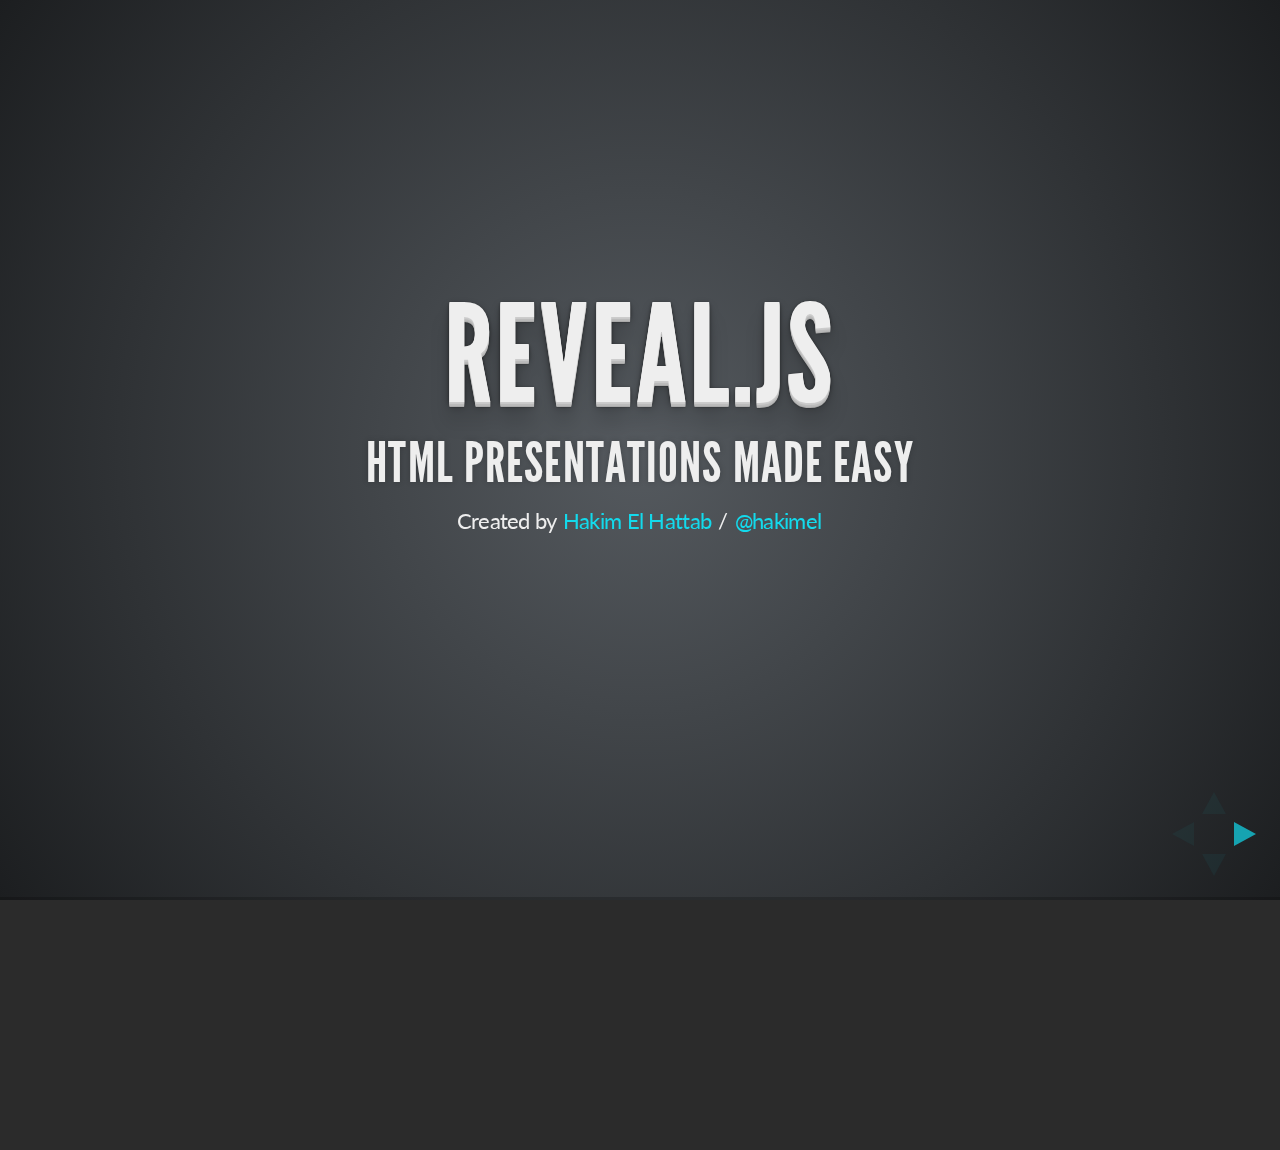
==== index.html @ 69b5f1aa "add presentation" ====
<!doctype html>
<html lang="en">

	<head>
		<meta charset="utf-8">

		<title>reveal.js - The HTML Presentation Framework</title>

		<meta name="description" content="A framework for easily creating beautiful presentations using HTML">
		<meta name="author" content="Hakim El Hattab">

		<meta name="apple-mobile-web-app-capable" content="yes" />
		<meta name="apple-mobile-web-app-status-bar-style" content="black-translucent" />

		<meta name="viewport" content="width=device-width, initial-scale=1.0, maximum-scale=1.0, user-scalable=no">

		<link rel="stylesheet" href="css/reveal.min.css">
		<link rel="stylesheet" href="css/theme/default.css" id="theme">

		<!-- For syntax highlighting -->
		<link rel="stylesheet" href="lib/css/zenburn.css">

		<!-- If the query includes 'print-pdf', use the PDF print sheet -->
		<script>
			document.write( '<link rel="stylesheet" href="css/print/' + ( window.location.search.match( /print-pdf/gi ) ? 'pdf' : 'paper' ) + '.css" type="text/css" media="print">' );
		</script>

		<!--[if lt IE 9]>
		<script src="lib/js/html5shiv.js"></script>
		<![endif]-->
	</head>

	<body>

		<div class="reveal">

			<!-- Any section element inside of this container is displayed as a slide -->
			<div class="slides">
				<section>
					<h1>Reveal.js</h1>
					<h3>HTML Presentations Made Easy</h3>
					<p>
						<small>Created by <a href="http://hakim.se">Hakim El Hattab</a> / <a href="http://twitter.com/hakimel">@hakimel</a></small>
					</p>
				</section>

				<section>
				<h1>Proust</h1>
				        <div id="tei-single" style="height:200px"></div>
				</section>

				<section>
					<h2>Heads Up</h2>
					<p>
						reveal.js is a framework for easily creating beautiful presentations using HTML. You'll need a browser with
						support for CSS 3D transforms to see it in its full glory.
					</p>

					<aside class="notes">
						Oh hey, these are some notes. They'll be hidden in your presentation, but you can see them if you open the speaker notes window (hit 's' on your keyboard).
					</aside>
				</section>

				<!-- Example of nested vertical slides -->
				<section>
					<section>
						<h2>Vertical Slides</h2>
						<p>
							Slides can be nested inside of other slides,
							try pressing <a href="#" class="navigate-down">down</a>.
						</p>
						<a href="#" class="image navigate-down">
							<img width="178" height="238" src="https://s3.amazonaws.com/hakim-static/reveal-js/arrow.png" alt="Down arrow">
						</a>
					</section>
					<section>
						<h2>Basement Level 1</h2>
						<p>Press down or up to navigate.</p>
					</section>
					<section>
						<h2>Basement Level 2</h2>
						<p>Cornify</p>
						<a class="test" href="http://cornify.com">
							<img width="280" height="326" src="https://s3.amazonaws.com/hakim-static/reveal-js/cornify.gif" alt="Unicorn">
						</a>
					</section>
					<section>
						<h2>Basement Level 3</h2>
						<p>That's it, time to go back up.</p>
						<a href="#/2" class="image">
							<img width="178" height="238" src="https://s3.amazonaws.com/hakim-static/reveal-js/arrow.png" alt="Up arrow" style="-webkit-transform: rotate(180deg);">
						</a>
					</section>
				</section>

				<section>
					<h2>Slides</h2>
					<p>
						Not a coder? No problem. There's a fully-featured visual editor for authoring these, try it out at <a href="http://slid.es" target="_blank">http://slid.es</a>.
					</p>
				</section>

				<section>
					<h2>Point of View</h2>
					<p>
						Press <strong>ESC</strong> to enter the slide overview.
					</p>
					<p>
						Hold down alt and click on any element to zoom in on it using <a href="http://lab.hakim.se/zoom-js">zoom.js</a>. Alt + click anywhere to zoom back out.
					</p>
				</section>

				<section>
					<h2>Works in Mobile Safari</h2>
					<p>
						Try it out! You can swipe through the slides and pinch your way to the overview.
					</p>
				</section>

				<section>
					<h2>Marvelous Unordered List</h2>
					<ul>
						<li>No order here</li>
						<li>Or here</li>
						<li>Or here</li>
						<li>Or here</li>
					</ul>
				</section>

				<section>
					<h2>Fantastic Ordered List</h2>
					<ol>
						<li>One is smaller than...</li>
						<li>Two is smaller than...</li>
						<li>Three!</li>
					</ol>
				</section>

				<section data-markdown>
					<script type="text/template">
						## Markdown support

						For those of you who like that sort of thing. Instructions and a bit more info available [here](https://github.com/hakimel/reveal.js#markdown).

						```
						<section data-markdown>
						  ## Markdown support

						  For those of you who like that sort of thing.
						  Instructions and a bit more info available [here](https://github.com/hakimel/reveal.js#markdown).
						</section>
						```
					</script>
				</section>

				<section id="transitions">
					<h2>Transition Styles</h2>
					<p>
						You can select from different transitions, like: <br>
						<a href="?transition=cube#/transitions">Cube</a> -
						<a href="?transition=page#/transitions">Page</a> -
						<a href="?transition=concave#/transitions">Concave</a> -
						<a href="?transition=zoom#/transitions">Zoom</a> -
						<a href="?transition=linear#/transitions">Linear</a> -
						<a href="?transition=fade#/transitions">Fade</a> -
						<a href="?transition=none#/transitions">None</a> -
						<a href="?#/transitions">Default</a>
					</p>
				</section>

				<section id="themes">
					<h2>Themes</h2>
					<p>
						Reveal.js comes with a few themes built in: <br>
						<a href="?theme=sky#/themes">Sky</a> -
						<a href="?theme=beige#/themes">Beige</a> -
						<a href="?theme=simple#/themes">Simple</a> -
						<a href="?theme=serif#/themes">Serif</a> -
						<a href="?theme=night#/themes">Night</a> -
						<a href="?#/themes">Default</a>
					</p>
					<p>
						<small>
							* Theme demos are loaded after the presentation which leads to flicker. In production you should load your theme in the <code>&lt;head&gt;</code> using a <code>&lt;link&gt;</code>.
						</small>
					</p>
				</section>

				<section>
					<h2>Global State</h2>
					<p>
						Set <code>data-state="something"</code> on a slide and <code>"something"</code>
						will be added as a class to the document element when the slide is open. This lets you
						apply broader style changes, like switching the background.
					</p>
				</section>

				<section data-state="customevent">
					<h2>Custom Events</h2>
					<p>
						Additionally custom events can be triggered on a per slide basis by binding to the <code>data-state</code> name.
					</p>
					<pre><code data-trim contenteditable style="font-size: 18px; margin-top: 20px;">
Reveal.addEventListener( 'customevent', function() {
	console.log( '"customevent" has fired' );
} );
					</code></pre>
				</section>

				<section>
					<section data-background="#007777">
						<h2>Slide Backgrounds</h2>
						<p>
							Set <code>data-background="#007777"</code> on a slide to change the full page background to the given color. All CSS color formats are supported.
						</p>
						<a href="#" class="image navigate-down">
							<img width="178" height="238" src="https://s3.amazonaws.com/hakim-static/reveal-js/arrow.png" alt="Down arrow">
						</a>
					</section>
					<section data-background="https://s3.amazonaws.com/hakim-static/reveal-js/arrow.png">
						<h2>Image Backgrounds</h2>
						<pre><code>&lt;section data-background="image.png"&gt;</code></pre>
					</section>
					<section data-background="https://s3.amazonaws.com/hakim-static/reveal-js/arrow.png" data-background-repeat="repeat" data-background-size="100px">
						<h2>Repeated Image Backgrounds</h2>
						<pre><code style="word-wrap: break-word;">&lt;section data-background="image.png" data-background-repeat="repeat" data-background-size="100px"&gt;</code></pre>
					</section>
				</section>

				<section data-transition="linear" data-background="#4d7e65" data-background-transition="slide">
					<h2>Background Transitions</h2>
					<p>
						Pass reveal.js the <code>backgroundTransition: 'slide'</code> config argument to make backgrounds slide rather than fade.
					</p>
				</section>

				<section data-transition="linear" data-background="#8c4738" data-background-transition="slide">
					<h2>Background Transition Override</h2>
					<p>
						You can override background transitions per slide by using <code>data-background-transition="slide"</code>.
					</p>
				</section>

				<section>
					<h2>Clever Quotes</h2>
					<p>
						These guys come in two forms, inline: <q cite="http://searchservervirtualization.techtarget.com/definition/Our-Favorite-Technology-Quotations">
						&ldquo;The nice thing about standards is that there are so many to choose from&rdquo;</q> and block:
					</p>
					<blockquote cite="http://searchservervirtualization.techtarget.com/definition/Our-Favorite-Technology-Quotations">
						&ldquo;For years there has been a theory that millions of monkeys typing at random on millions of typewriters would
						reproduce the entire works of Shakespeare. The Internet has proven this theory to be untrue.&rdquo;
					</blockquote>
				</section>

				<section>
					<h2>Pretty Code</h2>
					<pre><code data-trim contenteditable>
function linkify( selector ) {
  if( supports3DTransforms ) {

    var nodes = document.querySelectorAll( selector );

    for( var i = 0, len = nodes.length; i &lt; len; i++ ) {
      var node = nodes[i];

      if( !node.className ) ) {
        node.className += ' roll';
      }
    };
  }
}
					</code></pre>
					<p>Courtesy of <a href="http://softwaremaniacs.org/soft/highlight/en/description/">highlight.js</a>.</p>
				</section>

				<section>
					<h2>Intergalactic Interconnections</h2>
					<p>
						You can link between slides internally,
						<a href="#/2/3">like this</a>.
					</p>
				</section>

				<section>
					<section>
						<h2>Fragmented Views</h2>
						<p>Hit the next arrow...</p>
						<p class="fragment">... to step through ...</p>
						<ol>
							<li class="fragment"><code>any type</code></li>
							<li class="fragment"><em>of view</em></li>
							<li class="fragment"><strong>fragments</strong></li>
						</ol>

						<aside class="notes">
							This slide has fragments which are also stepped through in the notes window.
						</aside>
					</section>
					<section>
						<h2>Fragment Styles</h2>
						<p>There's a few styles of fragments, like:</p>
						<p class="fragment grow">grow</p>
						<p class="fragment shrink">shrink</p>
						<p class="fragment roll-in">roll-in</p>
						<p class="fragment fade-out">fade-out</p>
						<p class="fragment highlight-red">highlight-red</p>
						<p class="fragment highlight-green">highlight-green</p>
						<p class="fragment highlight-blue">highlight-blue</p>
					</section>
				</section>

				<section>
					<h2>Spectacular image!</h2>
					<a class="image" href="http://lab.hakim.se/meny/" target="_blank">
						<img width="320" height="299" src="http://s3.amazonaws.com/hakim-static/portfolio/images/meny.png" alt="Meny">
					</a>
				</section>

				<section>
					<h2>Export to PDF</h2>
					<p>Presentations can be <a href="https://github.com/hakimel/reveal.js#pdf-export">exported to PDF</a>, below is an example that's been uploaded to SlideShare.</p>
					<iframe id="slideshare" src="http://www.slideshare.net/slideshow/embed_code/13872948" width="455" height="356" style="margin:0;overflow:hidden;border:1px solid #CCC;border-width:1px 1px 0;margin-bottom:5px" allowfullscreen> </iframe>
					<script>
						document.getElementById('slideshare').attributeName = 'allowfullscreen';
					</script>
				</section>

				<section>
					<h2>Take a Moment</h2>
					<p>
						Press b or period on your keyboard to enter the 'paused' mode. This mode is helpful when you want to take distracting slides off the screen
						during a presentation.
					</p>
				</section>

				<section>
					<h2>Stellar Links</h2>
					<ul>
						<li><a href="http://slid.es">Try the online editor</a></li>
						<li><a href="https://github.com/hakimel/reveal.js">Source code on GitHub</a></li>
						<li><a href="http://twitter.com/hakimel">Follow me on Twitter</a></li>
					</ul>
				</section>

				<section>
					<h1>THE END</h1>
					<h3>BY Hakim El Hattab / hakim.se</h3>
				</section>

			</div>

		</div>

		<script src="lib/js/head.min.js"></script>
		<script src="js/reveal.min.js"></script>

		<script>

			// Full list of configuration options available here:
			// https://github.com/hakimel/reveal.js#configuration
			Reveal.initialize({
				controls: true,
				progress: true,
				history: true,
				center: true,

				theme: Reveal.getQueryHash().theme, // available themes are in /css/theme
				transition: Reveal.getQueryHash().transition || 'default', // default/cube/page/concave/zoom/linear/fade/none

				// Optional libraries used to extend on reveal.js
				dependencies: [
					{ src: 'lib/js/classList.js', condition: function() { return !document.body.classList; } },
					{ src: 'plugin/markdown/marked.js', condition: function() { return !!document.querySelector( '[data-markdown]' ); } },
					{ src: 'plugin/markdown/markdown.js', condition: function() { return !!document.querySelector( '[data-markdown]' ); } },
					{ src: 'plugin/highlight/highlight.js', async: true, callback: function() { hljs.initHighlightingOnLoad(); } },
					{ src: 'plugin/zoom-js/zoom.js', async: true, condition: function() { return !!document.body.classList; } },
					{ src: 'plugin/notes/notes.js', async: true, condition: function() { return !!document.body.classList; } }
					// { src: 'plugin/search/search.js', async: true, condition: function() { return !!document.body.classList; } }
					// { src: 'plugin/remotes/remotes.js', async: true, condition: function() { return !!document.body.classList; } }
				]
			});

		</script>

	</body>
</html>
---- css/theme/default.css ----
@import url(https://fonts.googleapis.com/css?family=Lato:400,700,400italic,700italic);
/**
 * Default theme for reveal.js.
 *
 * Copyright (C) 2011-2012 Hakim El Hattab, http://hakim.se
 */
@font-face {
  font-family: 'League Gothic';
  src: url("../../lib/font/league_gothic-webfont.eot");
  src: url("../../lib/font/league_gothic-webfont.eot?#iefix") format("embedded-opentype"), url("../../lib/font/league_gothic-webfont.woff") format("woff"), url("../../lib/font/league_gothic-webfont.ttf") format("truetype"), url("../../lib/font/league_gothic-webfont.svg#LeagueGothicRegular") format("svg");
  font-weight: normal;
  font-style: normal; }

/*********************************************
 * GLOBAL STYLES
 *********************************************/
body {
  background: #1c1e20;
  background: -moz-radial-gradient(center, circle cover, #555a5f 0%, #1c1e20 100%);
  background: -webkit-gradient(radial, center center, 0px, center center, 100%, color-stop(0%, #555a5f), color-stop(100%, #1c1e20));
  background: -webkit-radial-gradient(center, circle cover, #555a5f 0%, #1c1e20 100%);
  background: -o-radial-gradient(center, circle cover, #555a5f 0%, #1c1e20 100%);
  background: -ms-radial-gradient(center, circle cover, #555a5f 0%, #1c1e20 100%);
  background: radial-gradient(center, circle cover, #555a5f 0%, #1c1e20 100%);
  background-color: #2b2b2b; }

.reveal {
  font-family: "Lato", sans-serif;
  font-size: 36px;
  font-weight: 200;
  letter-spacing: -0.02em;
  color: #eeeeee; }

::selection {
  color: white;
  background: #ff5e99;
  text-shadow: none; }

/*********************************************
 * HEADERS
 *********************************************/
.reveal h1,
.reveal h2,
.reveal h3,
.reveal h4,
.reveal h5,
.reveal h6 {
  margin: 0 0 20px 0;
  color: #eeeeee;
  font-family: "League Gothic", Impact, sans-serif;
  line-height: 0.9em;
  letter-spacing: 0.02em;
  text-transform: uppercase;
  text-shadow: 0px 0px 6px rgba(0, 0, 0, 0.2); }

.reveal h1 {
  text-shadow: 0 1px 0 #cccccc, 0 2px 0 #c9c9c9, 0 3px 0 #bbbbbb, 0 4px 0 #b9b9b9, 0 5px 0 #aaaaaa, 0 6px 1px rgba(0, 0, 0, 0.1), 0 0 5px rgba(0, 0, 0, 0.1), 0 1px 3px rgba(0, 0, 0, 0.3), 0 3px 5px rgba(0, 0, 0, 0.2), 0 5px 10px rgba(0, 0, 0, 0.25), 0 20px 20px rgba(0, 0, 0, 0.15); }

/*********************************************
 * LINKS
 *********************************************/
.reveal a:not(.image) {
  color: #13daec;
  text-decoration: none;
  -webkit-transition: color .15s ease;
  -moz-transition: color .15s ease;
  -ms-transition: color .15s ease;
  -o-transition: color .15s ease;
  transition: color .15s ease; }

.reveal a:not(.image):hover {
  color: #71e9f4;
  text-shadow: none;
  border: none; }

.reveal .roll span:after {
  color: #fff;
  background: #0d99a5; }

/*********************************************
 * IMAGES
 *********************************************/
.reveal section img {
  margin: 15px 0px;
  background: rgba(255, 255, 255, 0.12);
  border: 4px solid #eeeeee;
  box-shadow: 0 0 10px rgba(0, 0, 0, 0.15);
  -webkit-transition: all .2s linear;
  -moz-transition: all .2s linear;
  -ms-transition: all .2s linear;
  -o-transition: all .2s linear;
  transition: all .2s linear; }

.reveal a:hover img {
  background: rgba(255, 255, 255, 0.2);
  border-color: #13daec;
  box-shadow: 0 0 20px rgba(0, 0, 0, 0.55); }

/*********************************************
 * NAVIGATION CONTROLS
 *********************************************/
.reveal .controls div.navigate-left,
.reveal .controls div.navigate-left.enabled {
  border-right-color: #13daec; }

.reveal .controls div.navigate-right,
.reveal .controls div.navigate-right.enabled {
  border-left-color: #13daec; }

.reveal .controls div.navigate-up,
.reveal .controls div.navigate-up.enabled {
  border-bottom-color: #13daec; }

.reveal .controls div.navigate-down,
.reveal .controls div.navigate-down.enabled {
  border-top-color: #13daec; }

.reveal .controls div.navigate-left.enabled:hover {
  border-right-color: #71e9f4; }

.reveal .controls div.navigate-right.enabled:hover {
  border-left-color: #71e9f4; }

.reveal .controls div.navigate-up.enabled:hover {
  border-bottom-color: #71e9f4; }

.reveal .controls div.navigate-down.enabled:hover {
  border-top-color: #71e9f4; }

/*********************************************
 * PROGRESS BAR
 *********************************************/
.reveal .progress {
  background: rgba(0, 0, 0, 0.2); }

.reveal .progress span {
  background: #13daec;
  -webkit-transition: width 800ms cubic-bezier(0.26, 0.86, 0.44, 0.985);
  -moz-transition: width 800ms cubic-bezier(0.26, 0.86, 0.44, 0.985);
  -ms-transition: width 800ms cubic-bezier(0.26, 0.86, 0.44, 0.985);
  -o-transition: width 800ms cubic-bezier(0.26, 0.86, 0.44, 0.985);
  transition: width 800ms cubic-bezier(0.26, 0.86, 0.44, 0.985); }
---- lib/css/zenburn.css ----
/*

Zenburn style from voldmar.ru (c) Vladimir Epifanov <voldmar@voldmar.ru>
based on dark.css by Ivan Sagalaev

*/

pre code {
  display: block; padding: 0.5em;
  background: #3F3F3F;
  color: #DCDCDC;
}

pre .keyword,
pre .tag,
pre .django .tag,
pre .django .keyword,
pre .css .class,
pre .css .id,
pre .lisp .title {
  color: #E3CEAB;
}

pre .django .template_tag,
pre .django .variable,
pre .django .filter .argument {
  color: #DCDCDC;
}

pre .number,
pre .date {
  color: #8CD0D3;
}

pre .dos .envvar,
pre .dos .stream,
pre .variable,
pre .apache .sqbracket {
  color: #EFDCBC;
}

pre .dos .flow,
pre .diff .change,
pre .python .exception,
pre .python .built_in,
pre .literal,
pre .tex .special {
  color: #EFEFAF;
}

pre .diff .chunk,
pre .ruby .subst {
  color: #8F8F8F;
}

pre .dos .keyword,
pre .python .decorator,
pre .class .title,
pre .haskell .label,
pre .function .title,
pre .ini .title,
pre .diff .header,
pre .ruby .class .parent,
pre .apache .tag,
pre .nginx .built_in,
pre .tex .command,
pre .input_number {
    color: #efef8f;
}

pre .dos .winutils,
pre .ruby .symbol,
pre .ruby .symbol .string,
pre .ruby .symbol .keyword,
pre .ruby .symbol .keymethods,
pre .ruby .string,
pre .ruby .instancevar {
  color: #DCA3A3;
}

pre .diff .deletion,
pre .string,
pre .tag .value,
pre .preprocessor,
pre .built_in,
pre .sql .aggregate,
pre .javadoc,
pre .smalltalk .class,
pre .smalltalk .localvars,
pre .smalltalk .array,
pre .css .rules .value,
pre .attr_selector,
pre .pseudo,
pre .apache .cbracket,
pre .tex .formula {
  color: #CC9393;
}

pre .shebang,
pre .diff .addition,
pre .comment,
pre .java .annotation,
pre .template_comment,
pre .pi,
pre .doctype {
  color: #7F9F7F;
}

pre .xml .css,
pre .xml .javascript,
pre .xml .vbscript,
pre .tex .formula {
  opacity: 0.5;
}
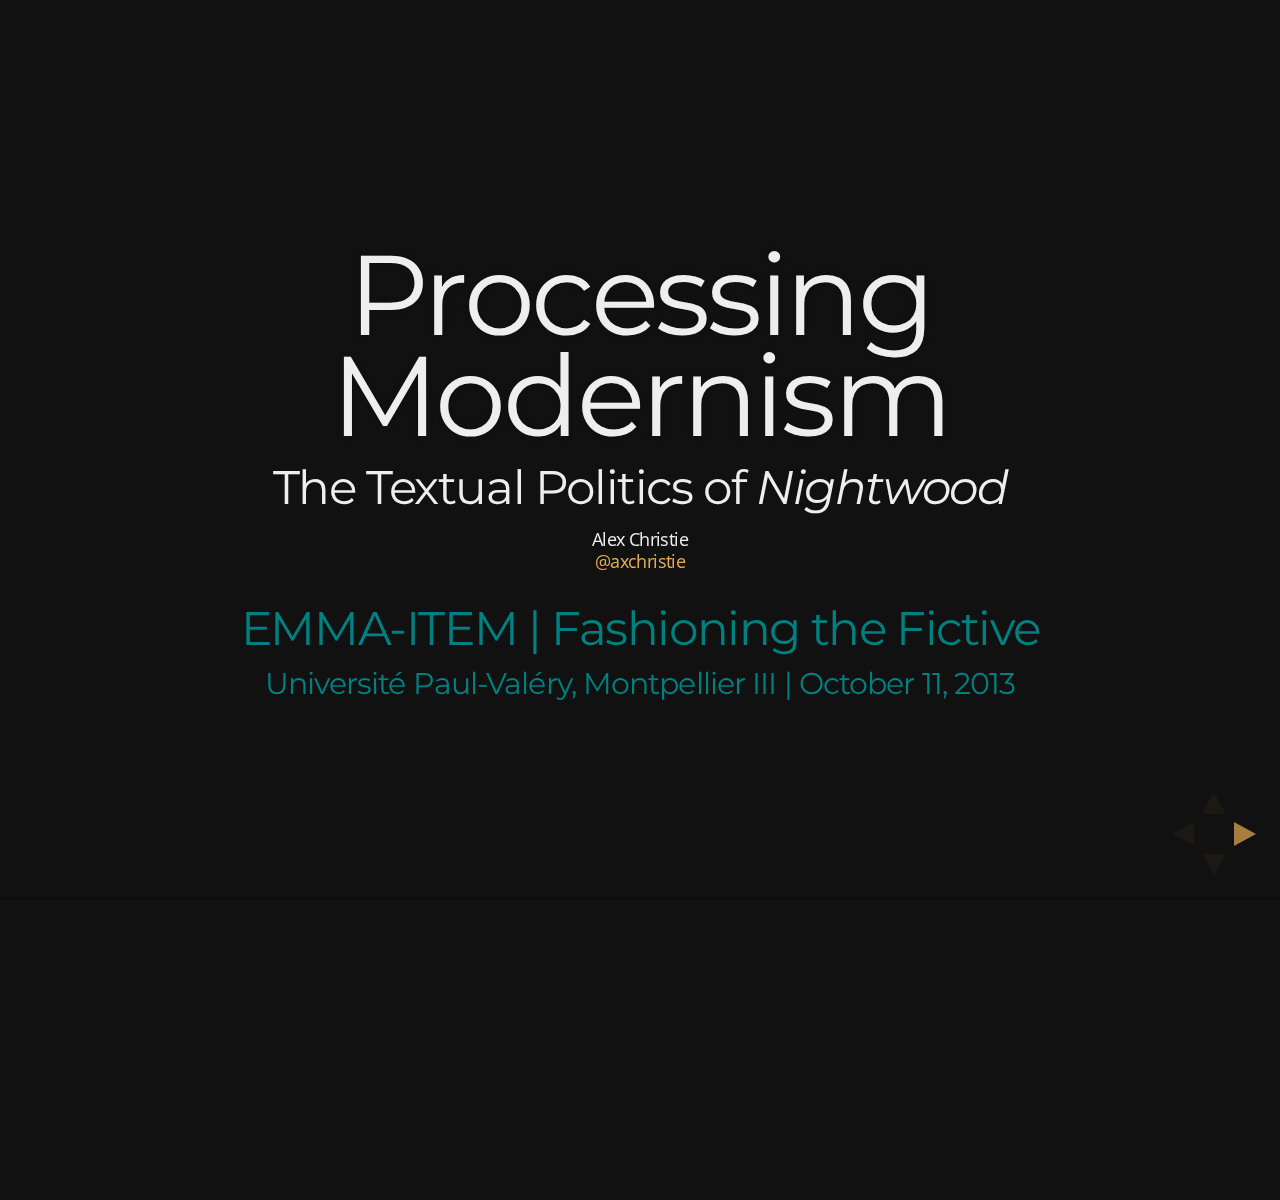
==== commit aa295a9d: "update index.html" ====
--- a/index.html
+++ b/index.html
@@ -4,10 +4,10 @@
 	<head>
 		<meta charset="utf-8">
 
-		<title>reveal.js - The HTML Presentation Framework</title>
-
-		<meta name="description" content="A framework for easily creating beautiful presentations using HTML">
-		<meta name="author" content="Hakim El Hattab">
+		<title>Processing Modernism | Alex Christie</title>
+
+		<meta name="description" content="Delivered at "Fashioning the Fictive" conference, hosted by EMMA and ITEM. Built using reveal.js (Hakim El Hattab) and modvers (Daniel Carter).">
+		<meta name="author" content="Alex Christie">
 
 		<meta name="apple-mobile-web-app-capable" content="yes" />
 		<meta name="apple-mobile-web-app-status-bar-style" content="black-translucent" />
@@ -15,7 +15,7 @@
 		<meta name="viewport" content="width=device-width, initial-scale=1.0, maximum-scale=1.0, user-scalable=no">
 
 		<link rel="stylesheet" href="css/reveal.min.css">
-		<link rel="stylesheet" href="css/theme/default.css" id="theme">
+		<link rel="stylesheet" href="css/theme/night.css" id="theme">
 
 		<!-- For syntax highlighting -->
 		<link rel="stylesheet" href="lib/css/zenburn.css">
@@ -34,325 +34,141 @@
 
 		<div class="reveal">
 
-			<!-- Any section element inside of this container is displayed as a slide -->
-			<div class="slides">
+			<div class="slides"  data-transition="linear" style="margin-top: 50px;">
 				<section>
-					<h1>Reveal.js</h1>
-					<h3>HTML Presentations Made Easy</h3>
-					<p>
-						<small>Created by <a href="http://hakim.se">Hakim El Hattab</a> / <a href="http://twitter.com/hakimel">@hakimel</a></small>
-					</p>
-				</section>
-
+					<h1>Processing<br>Modernism</h1>
+					<h3>The Textual Politics of <i>Nightwood</i></h3>
+						<small>Alex Christie<br><a href="twitter.com/axchristie">@axchristie</a></small>
+
+				<br>
+				<br>
+				<h3 style="color: teal;">EMMA-ITEM | Fashioning the Fictive</h3>
+				<h4 style="color: teal;">Université Paul-Valéry, Montpellier III | October 11, 2013</h4>
+				</section>			
+				
+				
+				<section data-transition="linear" data-background-image="img/barnesms.JPG">
+					<h1><small>&#60;div id="Introduction: Modernist Processing"&#62;</small></h1>
+
+				</section>
+
+				<section data-transition="linear" data-background-image="img/barnestei.png">
+					<h1><small>&#60;div id="Introduction: Processing Modernism"&#62;</small></h1>
+				</section>
+				
+				<section data-transition="linear">
+					<img src="img/kblock.jpg">
+				</section>
+				
+				<section data-transition="none" style="margin-top: -100px;">
+				<small>
+				&#60;?xpacket begin="﻿" id="N/A"?&#62;<br>
+				&#60;x:xmpmeta xmlns:x="adobe:ns:meta/" x:xmptk="Adobe XMP Core 5.1.0-jc003"&#62;<br>
+        &#60;rdf:Description rdf:about=""<br>
+            xmlns:dc="http://purl.org/dc/elements/1.1/"&#62;<br>
+            &#60;dc:format&#62;image/jpeg&#60;/dc:format&#62;<br>
+            &#60;dc:subject&#62;<br>
+            &#60;dc:title&#62;Mechanisms: New Media and the Forensic Imagination&#60;/dc:title&#62;<br>
+                &#60;dc:author&#62;Matthew Kirschenbaum&#60;/dc:author&#62;<br>
+                &#60;dc:rights&#62;Fair Use&#60;/dc:rights&#62;<br>
+                &#60;dc:type&#62;Google Book&#60;/dc:type&#62;<br>
+            &#60;/dc:subject&#62;<br>
+        &#60;/rdf:Description></small>
+					<img src="img/kblock.jpg">
+				</section>
+
+				<section data-transition="linear" style="margin-top: -100px;">
+					<img src="img/brown4.jpg">
+					<img src="img/brown5.1.jpg">
+				</section>
+				
+				<section data-transition="none" style="">
+				<small>
+				&#60;?xpacket begin="﻿" id="N/A"?&#62;<br>
+				&#60;x:xmpmeta xmlns:x="adobe:ns:meta/" x:xmptk="Adobe XMP Core 5.1.0-jc003"&#62;<br>
+        &#60;rdf:Description rdf:about=""<br>
+            xmlns:dc="http://purl.org/dc/elements/1.1/"&#62;<br>
+            &#60;dc:format&#62;image/jpeg&#60;/dc:format&#62;<br>
+            &#60;dc:subject&#62;<br>
+            &#60;dc:title&#62;The Material Unconscious: American Amusement, Stephen Crane, and the Economies of Play&#60;/dc:title&#62;<br>
+                &#60;dc:author&#62;Bill Brown&#60;/dc:author&#62;<br>
+                &#60;dc:rights&#62;Fair Use&#60;/dc:rights&#62;<br>
+                &#60;dc:type&#62;Google Book&#60;/dc:type&#62;<br>
+            &#60;/dc:subject&#62;<br>
+        &#60;/rdf:Description></small>
+					<img src="img/brown4.jpg">
+					<img src="img/brown5.1.jpg">
+				</section>
+				
+				
+				<section data-transition="linear" data-background-image="">
+					<h1><small>&#60;div id=<br>"Processing <i>Nightwood</i>:<br>Sexual Identities"&#62;</small></h1>
+				</section>
+				
 				<section>
-				<h1>Proust</h1>
-				        <div id="tei-single" style="height:200px"></div>
-				</section>
-
+				<h1><small><a href="modvers/barnes1.html">DEMO</a></small></h1>
+				</section>
+				
+				<section data-transition="linear" data-background-image="">
+					<h1><small>&#60;div id=<br>"Processing <i>Nightwood</i>:<br>Representation as Politics"&#62;</small></h1>
+				</section>
+				
 				<section>
-					<h2>Heads Up</h2>
-					<p>
-						reveal.js is a framework for easily creating beautiful presentations using HTML. You'll need a browser with
-						support for CSS 3D transforms to see it in its full glory.
-					</p>
-
-					<aside class="notes">
-						Oh hey, these are some notes. They'll be hidden in your presentation, but you can see them if you open the speaker notes window (hit 's' on your keyboard).
-					</aside>
-				</section>
-
-				<!-- Example of nested vertical slides -->
-				<section>
-					<section>
-						<h2>Vertical Slides</h2>
-						<p>
-							Slides can be nested inside of other slides,
-							try pressing <a href="#" class="navigate-down">down</a>.
-						</p>
-						<a href="#" class="image navigate-down">
-							<img width="178" height="238" src="https://s3.amazonaws.com/hakim-static/reveal-js/arrow.png" alt="Down arrow">
-						</a>
-					</section>
-					<section>
-						<h2>Basement Level 1</h2>
-						<p>Press down or up to navigate.</p>
-					</section>
-					<section>
-						<h2>Basement Level 2</h2>
-						<p>Cornify</p>
-						<a class="test" href="http://cornify.com">
-							<img width="280" height="326" src="https://s3.amazonaws.com/hakim-static/reveal-js/cornify.gif" alt="Unicorn">
-						</a>
-					</section>
-					<section>
-						<h2>Basement Level 3</h2>
-						<p>That's it, time to go back up.</p>
-						<a href="#/2" class="image">
-							<img width="178" height="238" src="https://s3.amazonaws.com/hakim-static/reveal-js/arrow.png" alt="Up arrow" style="-webkit-transform: rotate(180deg);">
-						</a>
-					</section>
-				</section>
-
-				<section>
-					<h2>Slides</h2>
-					<p>
-						Not a coder? No problem. There's a fully-featured visual editor for authoring these, try it out at <a href="http://slid.es" target="_blank">http://slid.es</a>.
-					</p>
-				</section>
-
-				<section>
-					<h2>Point of View</h2>
-					<p>
-						Press <strong>ESC</strong> to enter the slide overview.
-					</p>
-					<p>
-						Hold down alt and click on any element to zoom in on it using <a href="http://lab.hakim.se/zoom-js">zoom.js</a>. Alt + click anywhere to zoom back out.
-					</p>
-				</section>
-
-				<section>
-					<h2>Works in Mobile Safari</h2>
-					<p>
-						Try it out! You can swipe through the slides and pinch your way to the overview.
-					</p>
-				</section>
-
-				<section>
-					<h2>Marvelous Unordered List</h2>
-					<ul>
-						<li>No order here</li>
-						<li>Or here</li>
-						<li>Or here</li>
-						<li>Or here</li>
-					</ul>
-				</section>
-
-				<section>
-					<h2>Fantastic Ordered List</h2>
-					<ol>
-						<li>One is smaller than...</li>
-						<li>Two is smaller than...</li>
-						<li>Three!</li>
-					</ol>
-				</section>
-
-				<section data-markdown>
-					<script type="text/template">
-						## Markdown support
-
-						For those of you who like that sort of thing. Instructions and a bit more info available [here](https://github.com/hakimel/reveal.js#markdown).
-
-						```
-						<section data-markdown>
-						  ## Markdown support
-
-						  For those of you who like that sort of thing.
-						  Instructions and a bit more info available [here](https://github.com/hakimel/reveal.js#markdown).
-						</section>
-						```
-					</script>
-				</section>
-
-				<section id="transitions">
-					<h2>Transition Styles</h2>
-					<p>
-						You can select from different transitions, like: <br>
-						<a href="?transition=cube#/transitions">Cube</a> -
-						<a href="?transition=page#/transitions">Page</a> -
-						<a href="?transition=concave#/transitions">Concave</a> -
-						<a href="?transition=zoom#/transitions">Zoom</a> -
-						<a href="?transition=linear#/transitions">Linear</a> -
-						<a href="?transition=fade#/transitions">Fade</a> -
-						<a href="?transition=none#/transitions">None</a> -
-						<a href="?#/transitions">Default</a>
-					</p>
-				</section>
-
-				<section id="themes">
-					<h2>Themes</h2>
-					<p>
-						Reveal.js comes with a few themes built in: <br>
-						<a href="?theme=sky#/themes">Sky</a> -
-						<a href="?theme=beige#/themes">Beige</a> -
-						<a href="?theme=simple#/themes">Simple</a> -
-						<a href="?theme=serif#/themes">Serif</a> -
-						<a href="?theme=night#/themes">Night</a> -
-						<a href="?#/themes">Default</a>
-					</p>
-					<p>
-						<small>
-							* Theme demos are loaded after the presentation which leads to flicker. In production you should load your theme in the <code>&lt;head&gt;</code> using a <code>&lt;link&gt;</code>.
-						</small>
-					</p>
-				</section>
-
-				<section>
-					<h2>Global State</h2>
-					<p>
-						Set <code>data-state="something"</code> on a slide and <code>"something"</code>
-						will be added as a class to the document element when the slide is open. This lets you
-						apply broader style changes, like switching the background.
-					</p>
-				</section>
-
-				<section data-state="customevent">
-					<h2>Custom Events</h2>
-					<p>
-						Additionally custom events can be triggered on a per slide basis by binding to the <code>data-state</code> name.
-					</p>
-					<pre><code data-trim contenteditable style="font-size: 18px; margin-top: 20px;">
-Reveal.addEventListener( 'customevent', function() {
-	console.log( '"customevent" has fired' );
-} );
-					</code></pre>
-				</section>
-
-				<section>
-					<section data-background="#007777">
-						<h2>Slide Backgrounds</h2>
-						<p>
-							Set <code>data-background="#007777"</code> on a slide to change the full page background to the given color. All CSS color formats are supported.
-						</p>
-						<a href="#" class="image navigate-down">
-							<img width="178" height="238" src="https://s3.amazonaws.com/hakim-static/reveal-js/arrow.png" alt="Down arrow">
-						</a>
-					</section>
-					<section data-background="https://s3.amazonaws.com/hakim-static/reveal-js/arrow.png">
-						<h2>Image Backgrounds</h2>
-						<pre><code>&lt;section data-background="image.png"&gt;</code></pre>
-					</section>
-					<section data-background="https://s3.amazonaws.com/hakim-static/reveal-js/arrow.png" data-background-repeat="repeat" data-background-size="100px">
-						<h2>Repeated Image Backgrounds</h2>
-						<pre><code style="word-wrap: break-word;">&lt;section data-background="image.png" data-background-repeat="repeat" data-background-size="100px"&gt;</code></pre>
-					</section>
-				</section>
-
-				<section data-transition="linear" data-background="#4d7e65" data-background-transition="slide">
-					<h2>Background Transitions</h2>
-					<p>
-						Pass reveal.js the <code>backgroundTransition: 'slide'</code> config argument to make backgrounds slide rather than fade.
-					</p>
-				</section>
-
-				<section data-transition="linear" data-background="#8c4738" data-background-transition="slide">
-					<h2>Background Transition Override</h2>
-					<p>
-						You can override background transitions per slide by using <code>data-background-transition="slide"</code>.
-					</p>
-				</section>
-
-				<section>
-					<h2>Clever Quotes</h2>
-					<p>
-						These guys come in two forms, inline: <q cite="http://searchservervirtualization.techtarget.com/definition/Our-Favorite-Technology-Quotations">
-						&ldquo;The nice thing about standards is that there are so many to choose from&rdquo;</q> and block:
-					</p>
-					<blockquote cite="http://searchservervirtualization.techtarget.com/definition/Our-Favorite-Technology-Quotations">
-						&ldquo;For years there has been a theory that millions of monkeys typing at random on millions of typewriters would
-						reproduce the entire works of Shakespeare. The Internet has proven this theory to be untrue.&rdquo;
-					</blockquote>
-				</section>
-
-				<section>
-					<h2>Pretty Code</h2>
-					<pre><code data-trim contenteditable>
-function linkify( selector ) {
-  if( supports3DTransforms ) {
-
-    var nodes = document.querySelectorAll( selector );
-
-    for( var i = 0, len = nodes.length; i &lt; len; i++ ) {
-      var node = nodes[i];
-
-      if( !node.className ) ) {
-        node.className += ' roll';
-      }
-    };
-  }
-}
-					</code></pre>
-					<p>Courtesy of <a href="http://softwaremaniacs.org/soft/highlight/en/description/">highlight.js</a>.</p>
-				</section>
-
-				<section>
-					<h2>Intergalactic Interconnections</h2>
-					<p>
-						You can link between slides internally,
-						<a href="#/2/3">like this</a>.
-					</p>
-				</section>
-
-				<section>
-					<section>
-						<h2>Fragmented Views</h2>
-						<p>Hit the next arrow...</p>
-						<p class="fragment">... to step through ...</p>
-						<ol>
-							<li class="fragment"><code>any type</code></li>
-							<li class="fragment"><em>of view</em></li>
-							<li class="fragment"><strong>fragments</strong></li>
-						</ol>
-
-						<aside class="notes">
-							This slide has fragments which are also stepped through in the notes window.
-						</aside>
-					</section>
-					<section>
-						<h2>Fragment Styles</h2>
-						<p>There's a few styles of fragments, like:</p>
-						<p class="fragment grow">grow</p>
-						<p class="fragment shrink">shrink</p>
-						<p class="fragment roll-in">roll-in</p>
-						<p class="fragment fade-out">fade-out</p>
-						<p class="fragment highlight-red">highlight-red</p>
-						<p class="fragment highlight-green">highlight-green</p>
-						<p class="fragment highlight-blue">highlight-blue</p>
-					</section>
-				</section>
-
-				<section>
-					<h2>Spectacular image!</h2>
-					<a class="image" href="http://lab.hakim.se/meny/" target="_blank">
-						<img width="320" height="299" src="http://s3.amazonaws.com/hakim-static/portfolio/images/meny.png" alt="Meny">
-					</a>
-				</section>
-
-				<section>
-					<h2>Export to PDF</h2>
-					<p>Presentations can be <a href="https://github.com/hakimel/reveal.js#pdf-export">exported to PDF</a>, below is an example that's been uploaded to SlideShare.</p>
-					<iframe id="slideshare" src="http://www.slideshare.net/slideshow/embed_code/13872948" width="455" height="356" style="margin:0;overflow:hidden;border:1px solid #CCC;border-width:1px 1px 0;margin-bottom:5px" allowfullscreen> </iframe>
-					<script>
-						document.getElementById('slideshare').attributeName = 'allowfullscreen';
-					</script>
-				</section>
-
-				<section>
-					<h2>Take a Moment</h2>
-					<p>
-						Press b or period on your keyboard to enter the 'paused' mode. This mode is helpful when you want to take distracting slides off the screen
-						during a presentation.
-					</p>
-				</section>
-
-				<section>
-					<h2>Stellar Links</h2>
-					<ul>
-						<li><a href="http://slid.es">Try the online editor</a></li>
-						<li><a href="https://github.com/hakimel/reveal.js">Source code on GitHub</a></li>
-						<li><a href="http://twitter.com/hakimel">Follow me on Twitter</a></li>
-					</ul>
-				</section>
-
-				<section>
-					<h1>THE END</h1>
-					<h3>BY Hakim El Hattab / hakim.se</h3>
-				</section>
+				<h1><small><a href="modvers/barnes3.html">DEMO</a></small></h1>
+				</section>
+				
+				<section data-transition="linear" data-background-image="">
+					<h1><small>&#60;div id="Conclusion: Processing Modernism Anew"&#62;</small></h1>
+				</section>
+
+
+				<section data-transition="linear">
+				<small>
+				&#60;?xpacket begin="﻿" id="N/A"?&#62;<br>
+&#60;x:xmpmeta xmlns:x="adobe:ns:meta/" x:xmptk="Adobe XMP Core 5.1.0-jc003"&#62;<br>
+        &#60;rdf:Description rdf:about=""<br>
+            xmlns:dc="http://purl.org/dc/elements/1.1/"&#62;<br>
+            &#60;dc:format&#62;image/jpeg&#60;/dc:format&#62;<br>
+            &#60;dc:subject&#62;<br>
+            &#60;dc:title&#62;Mechanisms: New Media and the Forensic Imagination&#60;/dc:title&#62;<br>
+                &#60;dc:author&#62;Matthew Kirschenbaum&#60;/dc:author&#62;<br>
+                &#60;dc:rights&#62;Fair Use&#60;/dc:rights&#62;<br>
+                &#60;dc:type&#62;Google Book&#60;/dc:type&#62;<br>
+            &#60;/dc:subject&#62;<br>
+        &#60;/rdf:Description></small>
+					<img src="img/brown5.2.jpg">
+				</section>
+				
+				<section data-transition="linear" data-background-image="img/barnestei.png">
+					<h2 style="color:;">&#60;title&#61;"Processing Modernism"&#60;/title&#62;</h2>
+					<h3 style="color:;">&#60;meta name="description" content="The Textual Politics of &#60;i&#62;Nightwood&#60;/i&#62;"&#62;</h3>
+										<img src="img/nightwood.jpg">
+						<h3 style="color: ;"><small >&#60;meta name="author" content="Alex Christie"&#60;br&#62;<br>&#60;a href="twitter.com/axchristie"&#62;@axchristie&#60;/a&#62;</small></h3>
+				</section>
+				
+				<section data-transition="linear">
+				<h1>Thank You</h1>
+						<h2><small>EMMA and ITEM</small></h2>
+						<h2><small><a href="http://mvp.uvic.ca/">The Modernist Versions Project (MVP)</a></small></h2>
+						<h2><small><a href="http://maker.uvic.ca/">The Maker Lab in the Humanities</a></small></h2>
+						<h2><small><a href="http://etcl.uvic.ca/">The Electronic and Textual Cultures Lab (ETCL)</a></small></h2>
+						<br>
+				<h2>Created Using</h2>
+					<h3><small><a href="http://lab.hakim.se/reveal-js/#/">Reveal.js</a></small></h3>
+					<h3><small><a href="https://github.com/danielcarter/jquery.modVers">modVers</a></small></h3>
+				</section>
+
+
+				
 
 			</div>
-
 		</div>
-
-		<script src="lib/js/head.min.js"></script>
+		
+	</body>
+	
+	<footer>
+	
+			<script src="lib/js/head.min.js"></script>
 		<script src="js/reveal.min.js"></script>
 
 		<script>
@@ -382,6 +198,7 @@
 			});
 
 		</script>
-
-	</body>
-</html>
+		
+	</footer>
+	
+</html>--- a/css/theme/night.css
+++ b/css/theme/night.css
@@ -0,0 +1,130 @@
+@import url(https://fonts.googleapis.com/css?family=Montserrat:700);
+@import url(https://fonts.googleapis.com/css?family=Open+Sans:400,700,400italic,700italic);
+/**
+ * Black theme for reveal.js.
+ *
+ * Copyright (C) 2011-2012 Hakim El Hattab, http://hakim.se
+ */
+/*********************************************
+ * GLOBAL STYLES
+ *********************************************/
+body {
+  background: #111111;
+  background-color: #111111; }
+
+.reveal {
+  font-family: "Open Sans", sans-serif;
+  font-size: 30px;
+  font-weight: 200;
+  letter-spacing: -0.02em;
+  color: #eeeeee; }
+
+::selection {
+  color: white;
+  background: #e7ad52;
+  text-shadow: none; }
+
+/*********************************************
+ * HEADERS
+ *********************************************/
+.reveal h1,
+.reveal h2,
+.reveal h3,
+.reveal h4,
+.reveal h5,
+.reveal h6 {
+  margin: 0 0 20px 0;
+  color: #eeeeee;
+  font-family: "Montserrat", Impact, sans-serif;
+  line-height: 0.9em;
+  letter-spacing: -0.03em;
+  text-transform: none;
+  text-shadow: none; }
+
+.reveal h1 {
+  text-shadow: 0px 0px 6px rgba(0, 0, 0, 0.2); }
+
+/*********************************************
+ * LINKS
+ *********************************************/
+.reveal a:not(.image) {
+  color: #e7ad52;
+  text-decoration: none;
+  -webkit-transition: color .15s ease;
+  -moz-transition: color .15s ease;
+  -ms-transition: color .15s ease;
+  -o-transition: color .15s ease;
+  transition: color .15s ease; }
+
+.reveal a:not(.image):hover {
+  color: #f3d7ac;
+  text-shadow: none;
+  border: none; }
+
+.reveal .roll span:after {
+  color: #fff;
+  background: #d08a1d; }
+
+/*********************************************
+ * IMAGES
+ *********************************************/
+.reveal section img {
+  margin: 15px 0px;
+  background: rgba(255, 255, 255, 0.12);
+  border: 4px solid #eeeeee;
+  box-shadow: 0 0 10px rgba(0, 0, 0, 0.15);
+  -webkit-transition: all .2s linear;
+  -moz-transition: all .2s linear;
+  -ms-transition: all .2s linear;
+  -o-transition: all .2s linear;
+  transition: all .2s linear; }
+
+.reveal a:hover img {
+  background: rgba(255, 255, 255, 0.2);
+  border-color: #e7ad52;
+  box-shadow: 0 0 20px rgba(0, 0, 0, 0.55); }
+
+/*********************************************
+ * NAVIGATION CONTROLS
+ *********************************************/
+.reveal .controls div.navigate-left,
+.reveal .controls div.navigate-left.enabled {
+  border-right-color: #e7ad52; }
+
+.reveal .controls div.navigate-right,
+.reveal .controls div.navigate-right.enabled {
+  border-left-color: #e7ad52; }
+
+.reveal .controls div.navigate-up,
+.reveal .controls div.navigate-up.enabled {
+  border-bottom-color: #e7ad52; }
+
+.reveal .controls div.navigate-down,
+.reveal .controls div.navigate-down.enabled {
+  border-top-color: #e7ad52; }
+
+.reveal .controls div.navigate-left.enabled:hover {
+  border-right-color: #f3d7ac; }
+
+.reveal .controls div.navigate-right.enabled:hover {
+  border-left-color: #f3d7ac; }
+
+.reveal .controls div.navigate-up.enabled:hover {
+  border-bottom-color: #f3d7ac; }
+
+.reveal .controls div.navigate-down.enabled:hover {
+  border-top-color: #f3d7ac; }
+
+/*********************************************
+ * PROGRESS BAR
+ *********************************************/
+.reveal .progress {
+  background: rgba(0, 0, 0, 0.2); }
+
+.reveal .progress span {
+  background: #e7ad52;
+  -webkit-transition: width 800ms cubic-bezier(0.26, 0.86, 0.44, 0.985);
+  -moz-transition: width 800ms cubic-bezier(0.26, 0.86, 0.44, 0.985);
+  -ms-transition: width 800ms cubic-bezier(0.26, 0.86, 0.44, 0.985);
+  -o-transition: width 800ms cubic-bezier(0.26, 0.86, 0.44, 0.985);
+  transition: width 800ms cubic-bezier(0.26, 0.86, 0.44, 0.985); }
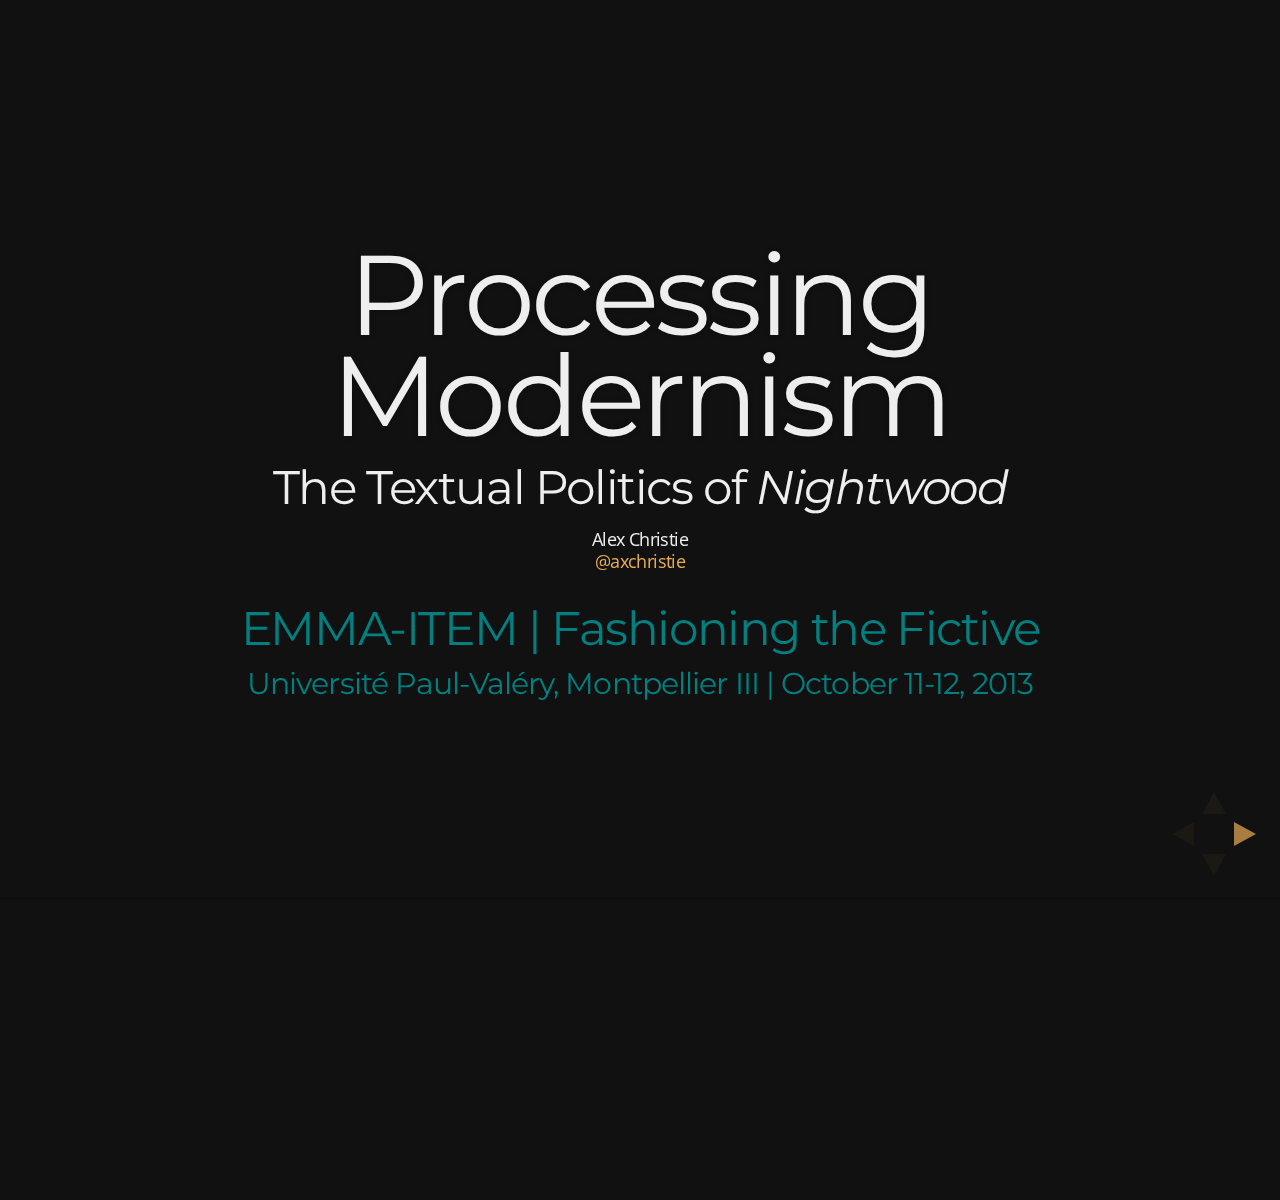
==== commit 0c563caa: "1.0" ====
--- a/index.html
+++ b/index.html
@@ -16,6 +16,8 @@
 
 		<link rel="stylesheet" href="css/reveal.min.css">
 		<link rel="stylesheet" href="css/theme/night.css" id="theme">
+
+		<link rel="shortcut icon" type="image/x-icon" href="favicon.ico">
 
 		<!-- For syntax highlighting -->
 		<link rel="stylesheet" href="lib/css/zenburn.css">
@@ -43,7 +45,7 @@
 				<br>
 				<br>
 				<h3 style="color: teal;">EMMA-ITEM | Fashioning the Fictive</h3>
-				<h4 style="color: teal;">Université Paul-Valéry, Montpellier III | October 11, 2013</h4>
+				<h4 style="color: teal;">Université Paul-Valéry, Montpellier III | October 11-12, 2013</h4>
 				</section>			
 				
 				
@@ -70,16 +72,16 @@
             &#60;dc:subject&#62;<br>
             &#60;dc:title&#62;Mechanisms: New Media and the Forensic Imagination&#60;/dc:title&#62;<br>
                 &#60;dc:author&#62;Matthew Kirschenbaum&#60;/dc:author&#62;<br>
-                &#60;dc:rights&#62;Fair Use&#60;/dc:rights&#62;<br>
-                &#60;dc:type&#62;Google Book&#60;/dc:type&#62;<br>
+                &#60;dc:rights&#62;MIT Press&#60;/dc:rights&#62;<br>
+                &#60;dc:format&#62;Google Book&#60;/dc:format&#62;<br>
             &#60;/dc:subject&#62;<br>
         &#60;/rdf:Description></small>
 					<img src="img/kblock.jpg">
 				</section>
 
 				<section data-transition="linear" style="margin-top: -100px;">
-					<img src="img/brown4.jpg">
-					<img src="img/brown5.1.jpg">
+					<img src="img/Brown4.jpg">
+					<img src="img/Brown5.1.jpg">
 				</section>
 				
 				<section data-transition="none" style="">
@@ -92,12 +94,12 @@
             &#60;dc:subject&#62;<br>
             &#60;dc:title&#62;The Material Unconscious: American Amusement, Stephen Crane, and the Economies of Play&#60;/dc:title&#62;<br>
                 &#60;dc:author&#62;Bill Brown&#60;/dc:author&#62;<br>
-                &#60;dc:rights&#62;Fair Use&#60;/dc:rights&#62;<br>
-                &#60;dc:type&#62;Google Book&#60;/dc:type&#62;<br>
+                &#60;dc:rights&#62;Harvard University Press&#60;/dc:rights&#62;<br>
+                &#60;dc:format&#62;Google Book&#60;/dc:format&#62;<br>
             &#60;/dc:subject&#62;<br>
         &#60;/rdf:Description></small>
-					<img src="img/brown4.jpg">
-					<img src="img/brown5.1.jpg">
+					<img src="img/Brown4.jpg">
+					<img src="img/Brown5.1.jpg">
 				</section>
 				
 				
@@ -105,17 +107,27 @@
 					<h1><small>&#60;div id=<br>"Processing <i>Nightwood</i>:<br>Sexual Identities"&#62;</small></h1>
 				</section>
 				
+			<section>
 				<section>
-				<h1><small><a href="modvers/barnes1.html">DEMO</a></small></h1>
-				</section>
+				<h1><small><a href="modvers/barnes2.html">DEMO</a></small></h1>
+				</section>
+				
+				<section data-background-image="img/demo1.png">
+				</section>
+			</section>
 				
 				<section data-transition="linear" data-background-image="">
 					<h1><small>&#60;div id=<br>"Processing <i>Nightwood</i>:<br>Representation as Politics"&#62;</small></h1>
 				</section>
 				
+			<section>
 				<section>
 				<h1><small><a href="modvers/barnes3.html">DEMO</a></small></h1>
 				</section>
+				
+				<section data-background-image="img/demo2.png">
+				</section>
+			</section>
 				
 				<section data-transition="linear" data-background-image="">
 					<h1><small>&#60;div id="Conclusion: Processing Modernism Anew"&#62;</small></h1>
@@ -132,11 +144,11 @@
             &#60;dc:subject&#62;<br>
             &#60;dc:title&#62;Mechanisms: New Media and the Forensic Imagination&#60;/dc:title&#62;<br>
                 &#60;dc:author&#62;Matthew Kirschenbaum&#60;/dc:author&#62;<br>
-                &#60;dc:rights&#62;Fair Use&#60;/dc:rights&#62;<br>
-                &#60;dc:type&#62;Google Book&#60;/dc:type&#62;<br>
+                &#60;dc:rights&#62;MIT Press&#60;/dc:rights&#62;<br>
+                &#60;dc:format&#62;Google Book&#60;/dc:format&#62;<br>
             &#60;/dc:subject&#62;<br>
         &#60;/rdf:Description></small>
-					<img src="img/brown5.2.jpg">
+					<img src="img/Brown5.2.jpg">
 				</section>
 				
 				<section data-transition="linear" data-background-image="img/barnestei.png">
@@ -150,9 +162,9 @@
 				<h1>Thank You</h1>
 						<h2><small>EMMA and ITEM</small></h2>
 						<h2><small><a href="http://mvp.uvic.ca/">The Modernist Versions Project (MVP)</a></small></h2>
+						<h2><small><a href="http://inke.ca/">Implementing New Knowledge Environments (INKE)</a></small></h2>
 						<h2><small><a href="http://maker.uvic.ca/">The Maker Lab in the Humanities</a></small></h2>
-						<h2><small><a href="http://etcl.uvic.ca/">The Electronic and Textual Cultures Lab (ETCL)</a></small></h2>
-						<br>
+						<h2><small><a href="http://etcl.uvic.ca/">The Electronic Textual Cultures Lab (ETCL)</a></small></h2>
 				<h2>Created Using</h2>
 					<h3><small><a href="http://lab.hakim.se/reveal-js/#/">Reveal.js</a></small></h3>
 					<h3><small><a href="https://github.com/danielcarter/jquery.modVers">modVers</a></small></h3>
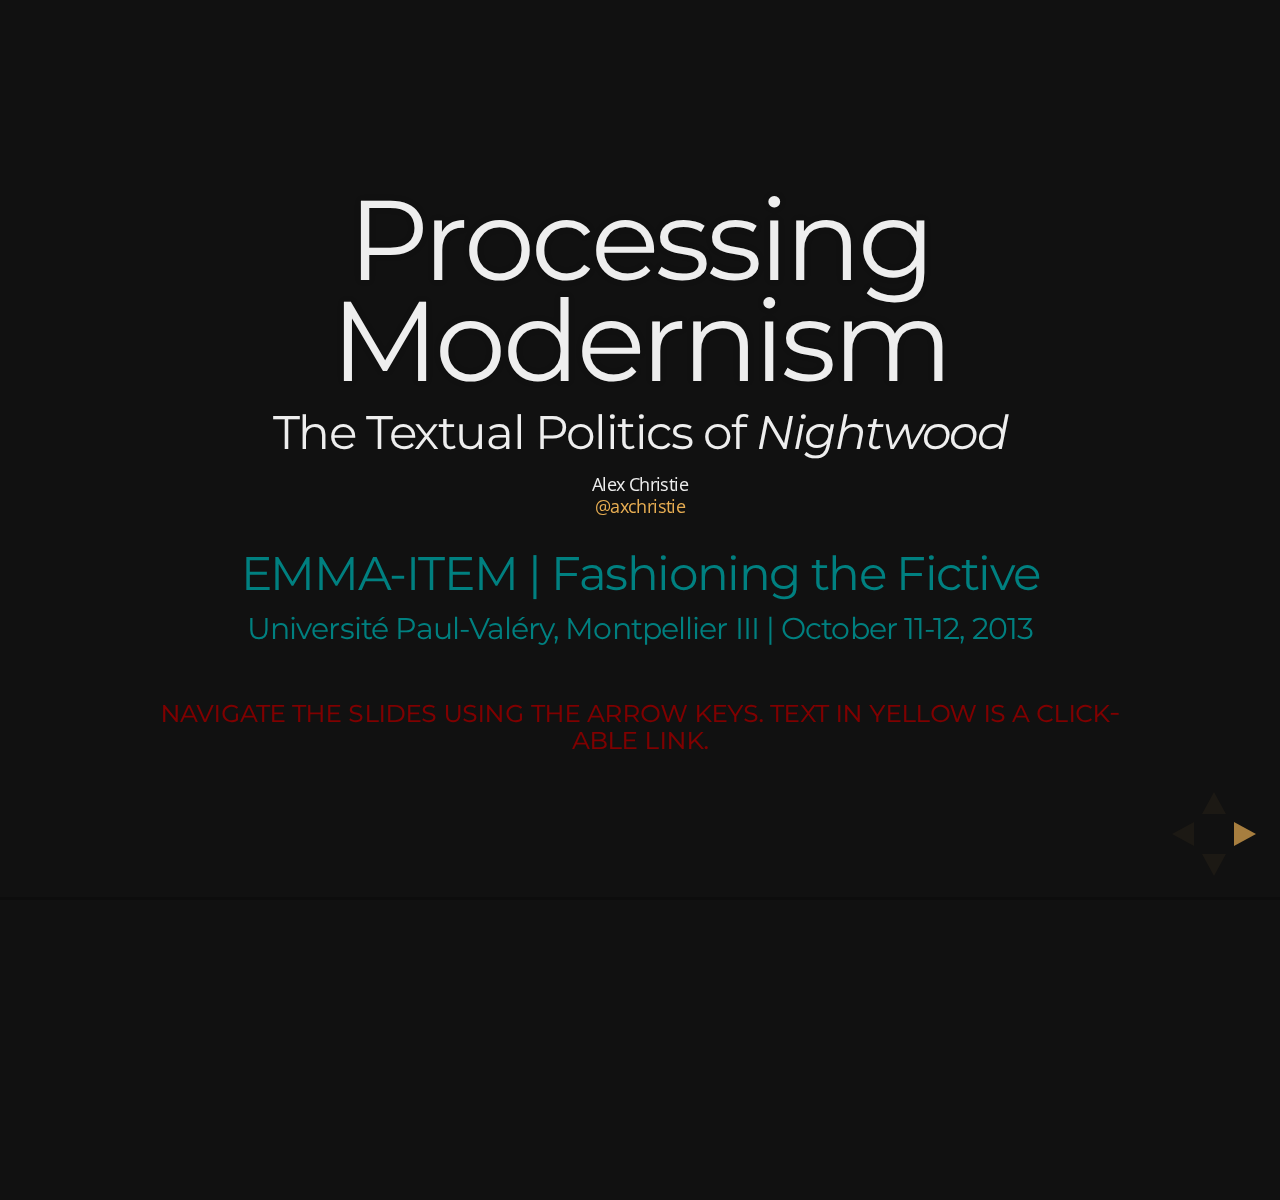
==== commit da88d597: "add slide navigation note" ====
--- a/index.html
+++ b/index.html
@@ -46,6 +46,9 @@
 				<br>
 				<h3 style="color: teal;">EMMA-ITEM | Fashioning the Fictive</h3>
 				<h4 style="color: teal;">Université Paul-Valéry, Montpellier III | October 11-12, 2013</h4>
+				<br>
+				
+				<h4 style="color: maroon; font-variant: small-caps;">navigate the slides using the arrow keys. text in yellow is a clickable link.</h4>
 				</section>			
 				
 				
